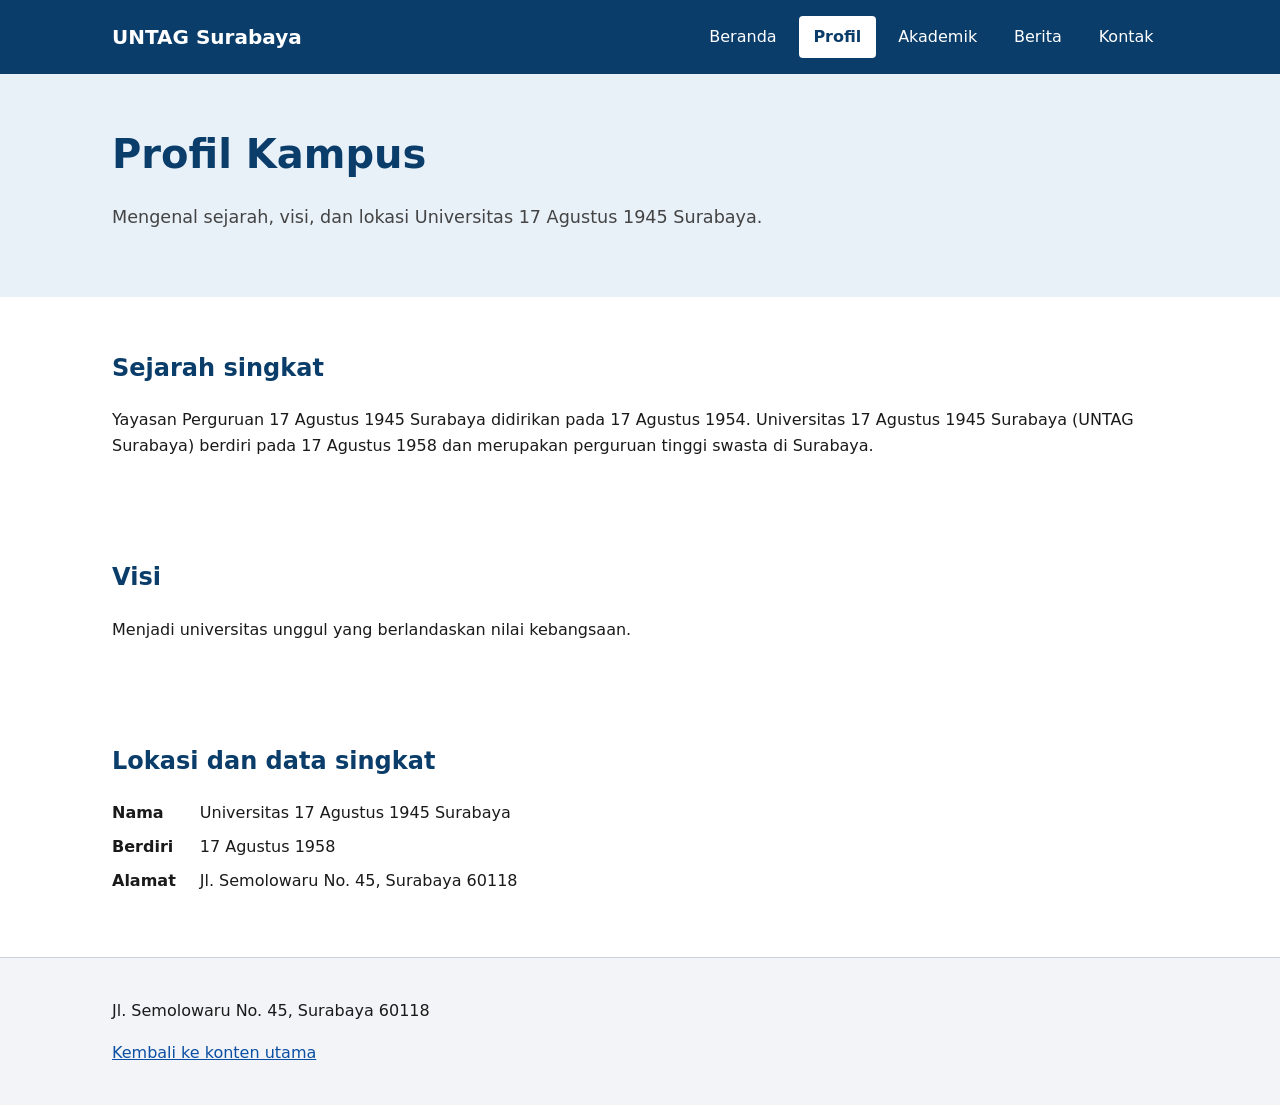
==== profil.html @ bcd0202c "tambah halaman profil" ====
<!DOCTYPE html>
<html lang="id">
<head>
  <meta charset="UTF-8">
  <meta name="viewport" content="width=device-width, initial-scale=1.0">
  <meta name="description" content="Profil, sejarah, dan lokasi Universitas 17 Agustus 1945 Surabaya.">
  <title>Profil Kampus - Universitas 17 Agustus 1945 Surabaya</title>
  <link rel="stylesheet" href="style.css">
</head>
<body>
  <a href="#konten-utama" class="skip-link">Lewati ke konten utama</a>

  <header class="header-situs">
    <div class="wadah">
      <p class="merek">UNTAG Surabaya</p>
      <nav aria-label="Navigasi utama">
        <ul class="menu">
          <li><a href="index.html">Beranda</a></li>
          <li><a href="profil.html" aria-current="page">Profil</a></li>
          <li><a href="akademik.html">Akademik</a></li>
          <li><a href="berita.html">Berita</a></li>
          <li><a href="kontak.html">Kontak</a></li>
        </ul>
      </nav>
    </div>
  </header>

  <main id="konten-utama" tabindex="-1">
    <section class="hero" aria-labelledby="judul-profil">
      <div class="wadah">
        <h1 id="judul-profil">Profil Kampus</h1>
        <p>Mengenal sejarah, visi, dan lokasi Universitas 17 Agustus 1945 Surabaya.</p>
      </div>
    </section>

    <section aria-labelledby="judul-sejarah">
      <div class="wadah">
        <h2 id="judul-sejarah">Sejarah singkat</h2>
        <p>Yayasan Perguruan 17 Agustus 1945 Surabaya didirikan pada 17 Agustus 1954. Universitas 17 Agustus 1945 Surabaya (UNTAG Surabaya) berdiri pada 17 Agustus 1958 dan merupakan perguruan tinggi swasta di Surabaya.</p>
      </div>
    </section>

    <section aria-labelledby="judul-visi">
      <div class="wadah">
        <h2 id="judul-visi">Visi</h2>
        <p>Menjadi universitas unggul yang berlandaskan nilai kebangsaan.</p>
      </div>
    </section>

    <section aria-labelledby="judul-lokasi">
      <div class="wadah">
        <h2 id="judul-lokasi">Lokasi dan data singkat</h2>
        <dl class="data-singkat">
          <dt>Nama</dt>
          <dd>Universitas 17 Agustus 1945 Surabaya</dd>
          <dt>Berdiri</dt>
          <dd>17 Agustus 1958</dd>
          <dt>Alamat</dt>
          <dd>Jl. Semolowaru No. 45, Surabaya 60118</dd>
        </dl>
      </div>
    </section>
  </main>

  <footer class="footer-situs">
    <div class="wadah">
      <p>Jl. Semolowaru No. 45, Surabaya 60118</p>
      <p><a href="#konten-utama">Kembali ke konten utama</a></p>
    </div>
  </footer>
</body>
</html>
---- style.css ----
/* ===== Dasar ===== */
:root {
  --biru: #0b3d6b;
  --biru-muda: #e8f0f8;
  --teks: #1a1a1a;
  --teks-lembut: #444444;
  --putih: #ffffff;
  --fokus: #b45309;
}
* { box-sizing: border-box; }
html { font-size: 100%; scroll-behavior: smooth; }
body {
  margin: 0;
  font-family: system-ui, "Segoe UI", Arial, sans-serif;
  line-height: 1.6;
  color: var(--teks);
  background: var(--putih);
}
@media (prefers-reduced-motion: reduce) {
  html { scroll-behavior: auto; }
}

/* ===== Skip link: tampil saat menerima fokus ===== */
.skip-link {
  position: absolute;
  left: 1rem;
  top: -4rem;
  background: var(--putih);
  color: var(--biru);
  padding: .75rem 1rem;
  border: 2px solid var(--biru);
  z-index: 100;
}
.skip-link:focus { top: 1rem; }

/* ===== Teks tersembunyi visual, tetap dibaca screen reader ===== */
.sr-only {
  position: absolute;
  width: 1px; height: 1px;
  margin: -1px; padding: 0;
  overflow: hidden;
  clip: rect(0, 0, 0, 0);
  white-space: nowrap;
  border: 0;
}

/* ===== Indikator fokus yang jelas ===== */
a:focus-visible, button:focus-visible,
input:focus-visible, textarea:focus-visible, select:focus-visible {
  outline: 3px solid var(--fokus);
  outline-offset: 3px;
}

/* ===== Header dan navigasi ===== */
.header-situs { background: var(--biru); color: var(--putih); }
.header-situs .wadah {
  display: flex; flex-wrap: wrap;
  align-items: center; justify-content: space-between;
  gap: 1rem; padding: 1rem;
}
.merek { font-size: 1.25rem; font-weight: 700; margin: 0; }
.menu { display: flex; flex-wrap: wrap; gap: .5rem; list-style: none; margin: 0; padding: 0; }
.menu a {
  display: inline-block;
  padding: .5rem .9rem;
  color: var(--putih);
  text-decoration: none;
  border-radius: 4px;
}
.menu a:hover { text-decoration: underline; }
.menu a[aria-current="page"] {
  background: var(--putih);
  color: var(--biru);
  font-weight: 700;
}
.header-situs a:focus-visible { outline-color: #ffd37a; }

/* ===== Konten ===== */
.wadah { max-width: 68rem; margin: 0 auto; padding: 0 1rem; }
main:focus { outline: none; }
.hero { background: var(--biru-muda); padding: 3rem 0; }
.hero h1 { font-size: clamp(1.75rem, 4vw, 2.5rem); margin: 0 0 .75rem; color: var(--biru); }
.hero p { max-width: 42rem; color: var(--teks-lembut); font-size: 1.1rem; }
section { padding: 2rem 0; }
h2 { color: var(--biru); }
.tombol {
  display: inline-block;
  background: var(--biru); color: var(--putih);
  padding: .75rem 1.25rem;
  border-radius: 4px; text-decoration: none; font-weight: 600;
}
.tombol:hover { background: #082b4c; }
a { color: #0a4fa3; }
.kartu-grid { display: grid; gap: 1rem; grid-template-columns: repeat(auto-fit, minmax(16rem, 1fr)); padding: 0; list-style: none; }
.kartu { border: 1px solid #c9d3de; border-radius: 6px; padding: 1rem 1.25rem; }
.kartu h3 { margin-top: 0; }

/* ===== Footer ===== */
.footer-situs { background: #f2f4f7; border-top: 1px solid #c9d3de; padding: 1.5rem 0; margin-top: 2rem; }

/* ===== Data singkat ===== */
.data-singkat { display: grid; grid-template-columns: max-content 1fr; gap: .5rem 1.5rem; margin: 0; }
.data-singkat dt { font-weight: 700; }
.data-singkat dd { margin: 0; }
@media (max-width: 36rem) {
  .data-singkat { grid-template-columns: 1fr; gap: 0; }
  .data-singkat dd { margin-bottom: .75rem; }
}
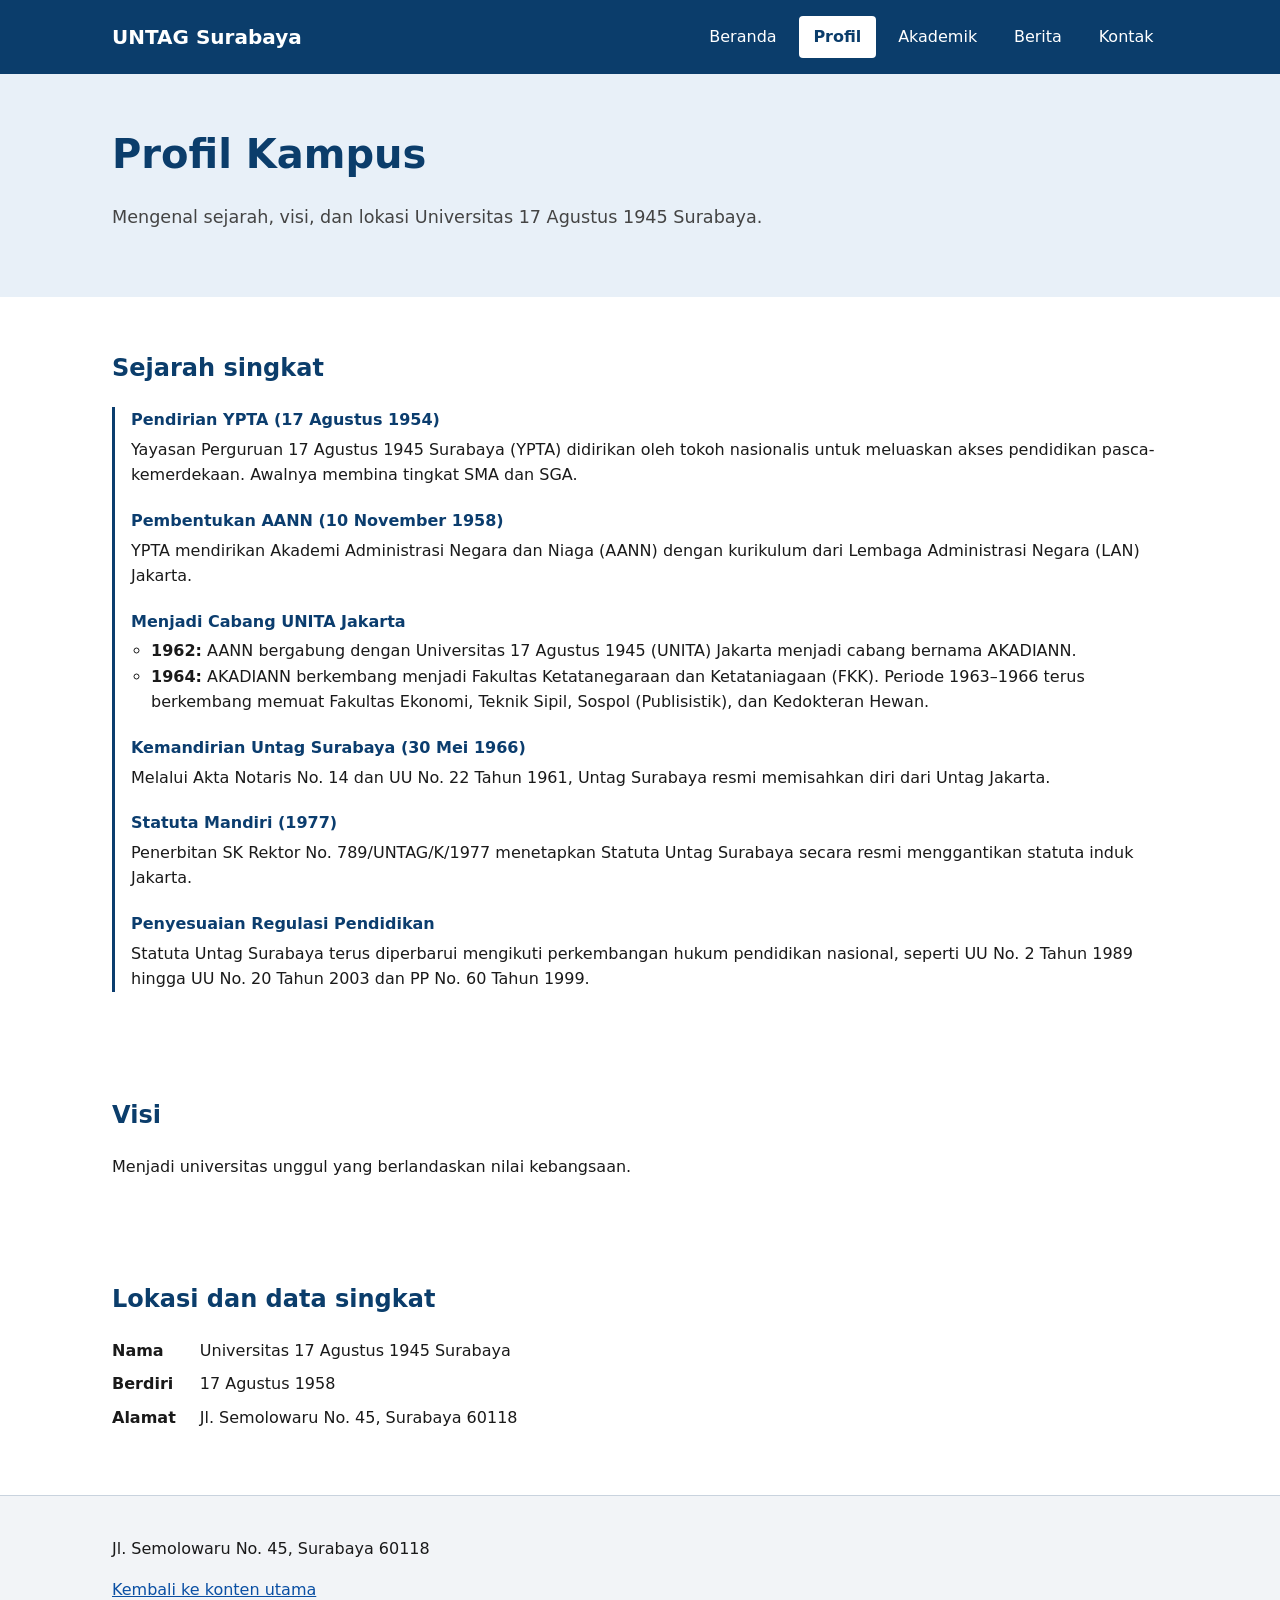
==== commit 137117b6: "perbarui sejarah di halaman profil" ====
--- a/profil.html
+++ b/profil.html
@@ -33,13 +33,40 @@
       </div>
     </section>
 
-    <section aria-labelledby="judul-sejarah">
+        <section aria-labelledby="judul-sejarah">
       <div class="wadah">
         <h2 id="judul-sejarah">Sejarah singkat</h2>
-        <p>Yayasan Perguruan 17 Agustus 1945 Surabaya didirikan pada 17 Agustus 1954. Universitas 17 Agustus 1945 Surabaya (UNTAG Surabaya) berdiri pada 17 Agustus 1958 dan merupakan perguruan tinggi swasta di Surabaya.</p>
+        <ol class="linimasa">
+          <li>
+            <strong>Pendirian YPTA (17 Agustus 1954)</strong>
+            <p>Yayasan Perguruan 17 Agustus 1945 Surabaya (YPTA) didirikan oleh tokoh nasionalis untuk meluaskan akses pendidikan pasca-kemerdekaan. Awalnya membina tingkat SMA dan SGA.</p>
+          </li>
+          <li>
+            <strong>Pembentukan AANN (10 November 1958)</strong>
+            <p>YPTA mendirikan Akademi Administrasi Negara dan Niaga (AANN) dengan kurikulum dari Lembaga Administrasi Negara (LAN) Jakarta.</p>
+          </li>
+          <li>
+            <strong>Menjadi Cabang UNITA Jakarta</strong>
+            <ul>
+              <li><strong>1962:</strong> AANN bergabung dengan Universitas 17 Agustus 1945 (UNITA) Jakarta menjadi cabang bernama AKADIANN.</li>
+              <li><strong>1964:</strong> AKADIANN berkembang menjadi Fakultas Ketatanegaraan dan Ketataniagaan (FKK). Periode 1963–1966 terus berkembang memuat Fakultas Ekonomi, Teknik Sipil, Sospol (Publisistik), dan Kedokteran Hewan.</li>
+            </ul>
+          </li>
+          <li>
+            <strong>Kemandirian Untag Surabaya (30 Mei 1966)</strong>
+            <p>Melalui Akta Notaris No. 14 dan UU No. 22 Tahun 1961, Untag Surabaya resmi memisahkan diri dari Untag Jakarta.</p>
+          </li>
+          <li>
+            <strong>Statuta Mandiri (1977)</strong>
+            <p>Penerbitan SK Rektor No. 789/UNTAG/K/1977 menetapkan Statuta Untag Surabaya secara resmi menggantikan statuta induk Jakarta.</p>
+          </li>
+          <li>
+            <strong>Penyesuaian Regulasi Pendidikan</strong>
+            <p>Statuta Untag Surabaya terus diperbarui mengikuti perkembangan hukum pendidikan nasional, seperti UU No. 2 Tahun 1989 hingga UU No. 20 Tahun 2003 dan PP No. 60 Tahun 1999.</p>
+          </li>
+        </ol>
       </div>
     </section>
-
     <section aria-labelledby="judul-visi">
       <div class="wadah">
         <h2 id="judul-visi">Visi</h2>
--- a/style.css
+++ b/style.css
@@ -105,4 +105,229 @@
 @media (max-width: 36rem) {
   .data-singkat { grid-template-columns: 1fr; gap: 0; }
   .data-singkat dd { margin-bottom: .75rem; }
+}
+
+.tabel-wrap {
+  overflow-x: auto;
+}
+
+table {
+  width: 100%;
+  border-collapse: collapse;
+  margin-top: 1rem;
+}
+
+caption {
+  text-align: left;
+  font-weight: bold;
+  padding: 0.5rem 0;
+}
+
+th, td {
+  border: 1px solid #767676;
+  padding: 0.75rem;
+  text-align: left;
+}
+
+thead th {
+  background-color: #0b3d6e;
+  color: #ffffff;
+}
+
+tbody th {
+  background-color: #eef2f7;
+}
+
+.tabel-wrap:focus-visible {
+  outline: 3px solid #ff8c00;
+  outline-offset: 2px;
+}
+[hidden] {
+  display: none !important;
+}
+
+.filter-berita {
+  display: flex;
+  flex-wrap: wrap;
+  gap: 0.5rem;
+  margin: 1rem 0;
+}
+
+.tombol-filter {
+  font: inherit;
+  padding: 0.5rem 1rem;
+  border: 2px solid #0b3d6e;
+  background-color: #ffffff;
+  color: #0b3d6e;
+  border-radius: 4px;
+  cursor: pointer;
+}
+
+.tombol-filter[aria-pressed="true"] {
+  background-color: #0b3d6e;
+  color: #ffffff;
+}
+
+.tombol-filter:focus-visible {
+  outline: 3px solid #ff8c00;
+  outline-offset: 2px;
+}
+
+.status-filter {
+  margin: 0 0 1rem;
+}
+
+.daftar-berita {
+  display: grid;
+  grid-template-columns: repeat(auto-fit, minmax(16rem, 1fr));
+  gap: 1rem;
+}
+
+.kartu-berita {
+  border: 1px solid #767676;
+  border-radius: 6px;
+  padding: 1rem;
+  background-color: #ffffff;
+}
+
+.kartu-berita h3 {
+  margin-top: 0.25rem;
+}
+
+.kartu-berita .kategori {
+  font-weight: bold;
+  color: #0b3d6e;
+  margin: 0;
+}
+.sr-only {
+  position: absolute;
+  width: 1px;
+  height: 1px;
+  padding: 0;
+  margin: -1px;
+  overflow: hidden;
+  clip: rect(0, 0, 0, 0);
+  white-space: nowrap;
+  border: 0;
+}
+
+.form-kontak {
+  max-width: 36rem;
+  margin-top: 1rem;
+}
+
+.kolom-form {
+  margin-bottom: 1.25rem;
+}
+
+.kolom-form label {
+  display: block;
+  font-weight: bold;
+  margin-bottom: 0.25rem;
+}
+
+.kolom-form input,
+.kolom-form textarea {
+  display: block;
+  width: 100%;
+  box-sizing: border-box;
+  font: inherit;
+  padding: 0.6rem;
+  border: 2px solid #767676;
+  border-radius: 4px;
+  background-color: #ffffff;
+  color: #1a1a1a;
+}
+
+.kolom-form input:focus-visible,
+.kolom-form textarea:focus-visible {
+  outline: 3px solid #ff8c00;
+  outline-offset: 2px;
+}
+
+.kolom-form [aria-invalid="true"] {
+  border-color: #b00020;
+}
+
+.bantuan {
+  margin: 0 0 0.25rem;
+  color: #444444;
+}
+
+.pesan-error {
+  margin: 0.25rem 0 0;
+  color: #b00020;
+  font-weight: bold;
+}
+
+.pesan-error:empty {
+  display: none;
+}
+
+.ringkasan-error {
+  border: 3px solid #b00020;
+  background-color: #fdecee;
+  padding: 1rem;
+  margin: 1rem 0;
+  max-width: 36rem;
+}
+
+.ringkasan-error h3 {
+  margin-top: 0;
+  color: #b00020;
+}
+
+.ringkasan-error a {
+  color: #7a0016;
+}
+
+.ringkasan-error:focus-visible {
+  outline: 3px solid #ff8c00;
+  outline-offset: 2px;
+}
+
+.tombol-kirim {
+  font: inherit;
+  font-weight: bold;
+  padding: 0.7rem 1.5rem;
+  border: 2px solid #0b3d6e;
+  background-color: #0b3d6e;
+  color: #ffffff;
+  border-radius: 4px;
+  cursor: pointer;
+}
+
+.tombol-kirim:focus-visible {
+  outline: 3px solid #ff8c00;
+  outline-offset: 2px;
+}
+
+.status-form {
+  margin-top: 1rem;
+  font-weight: bold;
+  color: #0b5a2a;
+}
+.linimasa {
+  list-style: none;
+  margin: 1rem 0 0;
+  padding: 0 0 0 1rem;
+  border-left: 3px solid #0b3d6e;
+}
+
+.linimasa > li {
+  margin-bottom: 1.25rem;
+}
+
+.linimasa > li > strong {
+  display: block;
+  color: #0b3d6e;
+}
+
+.linimasa p {
+  margin: 0.25rem 0 0;
+}
+
+.linimasa ul {
+  margin: 0.25rem 0 0;
+  padding-left: 1.25rem;
 }
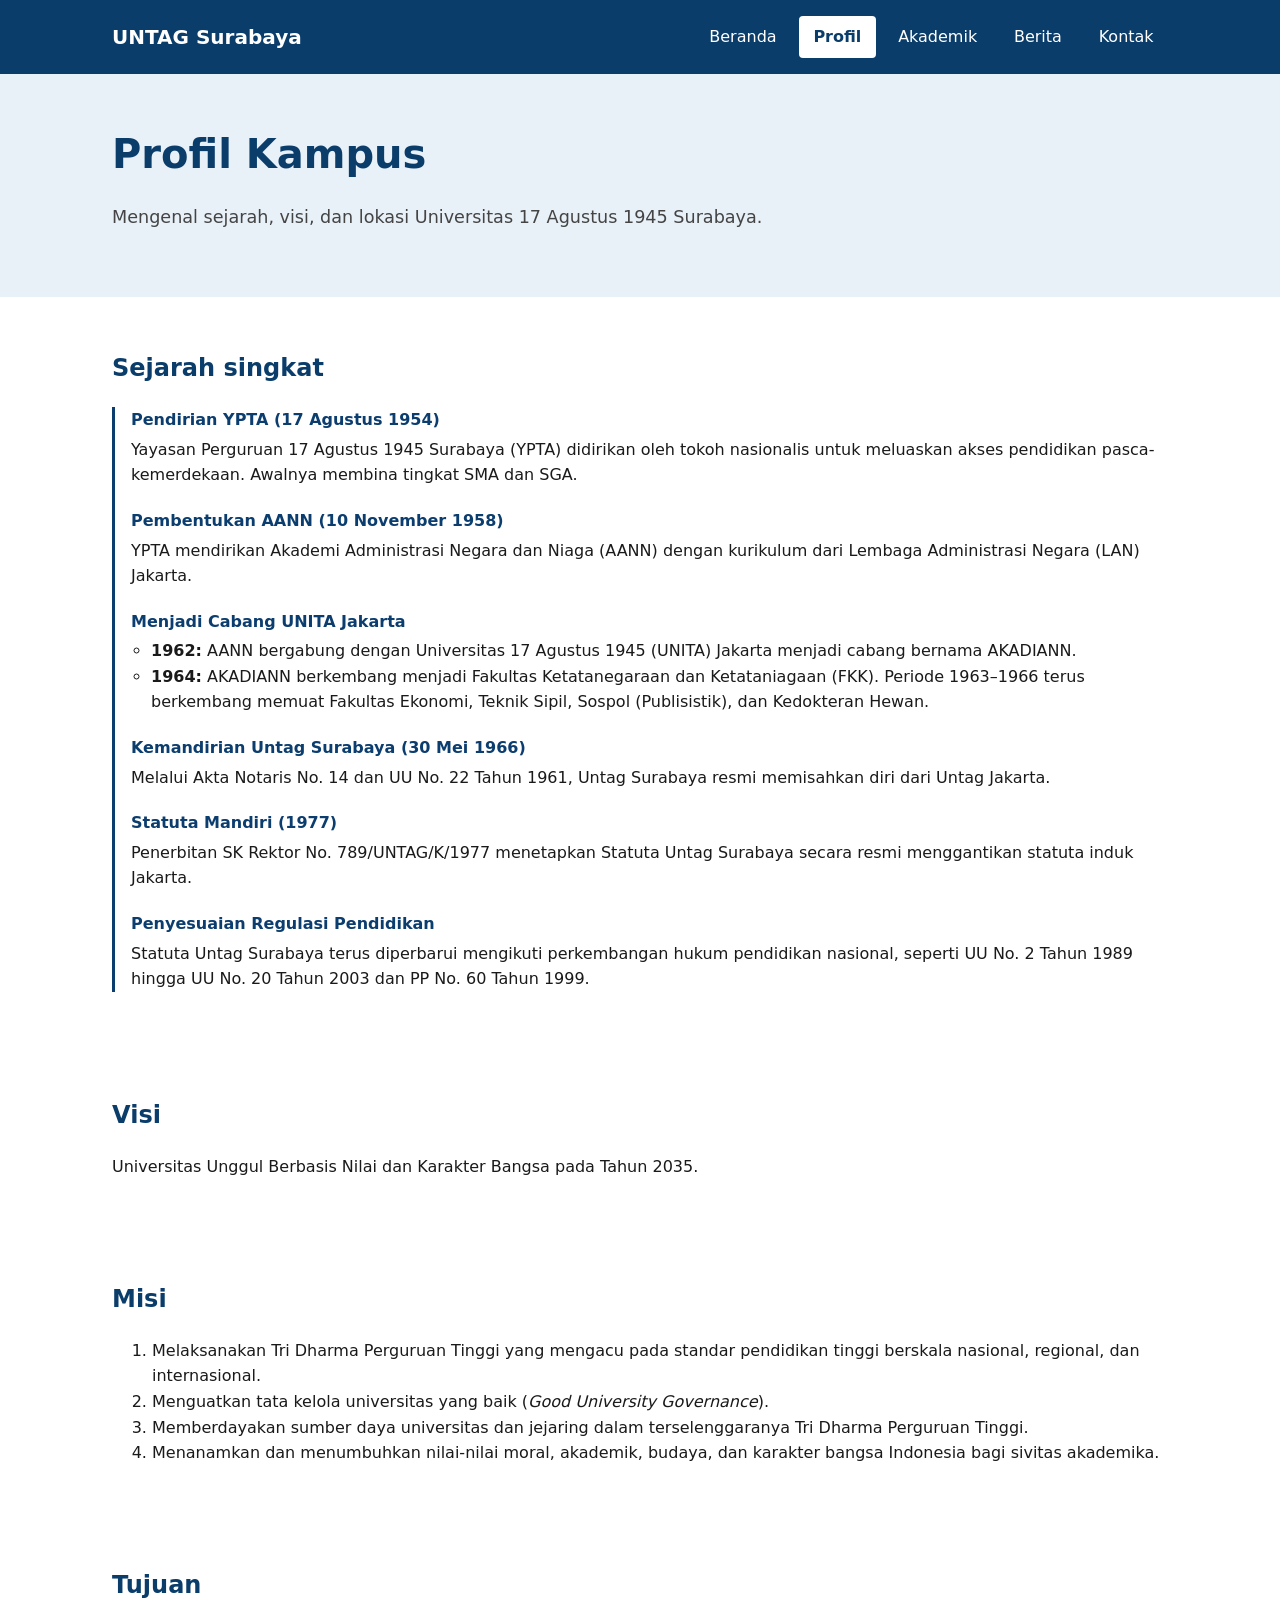
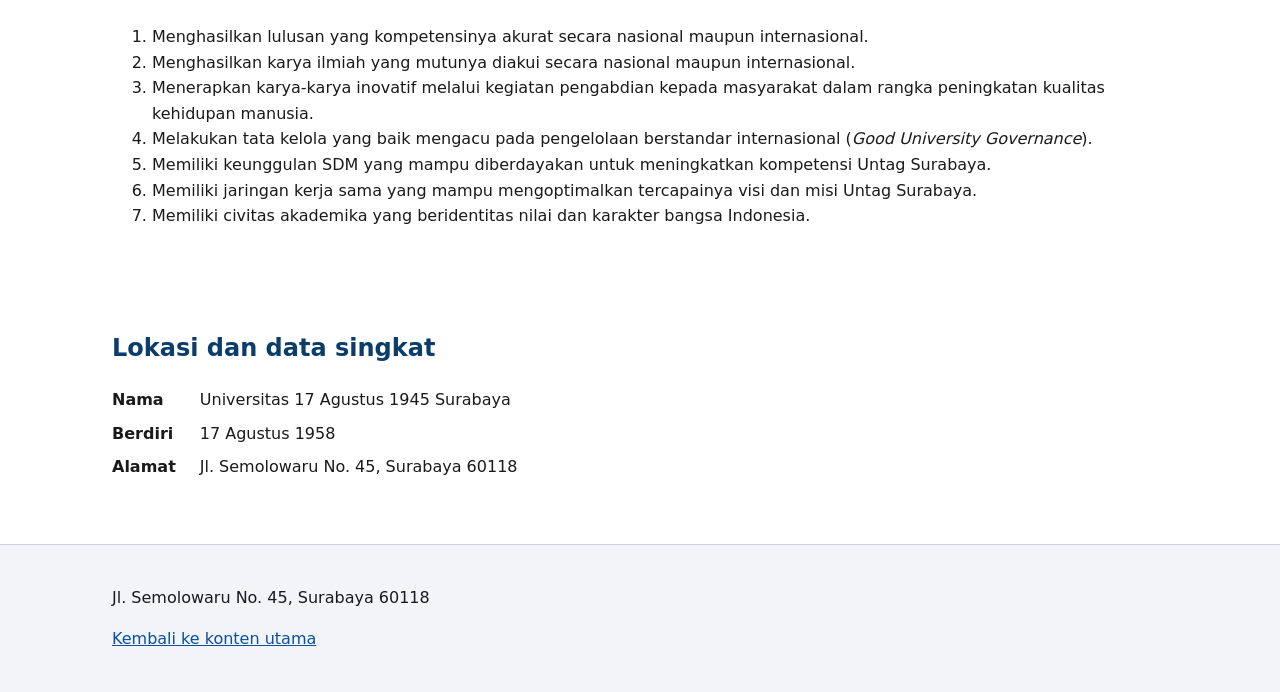
==== commit e7befc12: "perbarui visi, tambah misi dan tujuan" ====
--- a/profil.html
+++ b/profil.html
@@ -67,10 +67,37 @@
         </ol>
       </div>
     </section>
-    <section aria-labelledby="judul-visi">
+        <section aria-labelledby="judul-visi">
       <div class="wadah">
         <h2 id="judul-visi">Visi</h2>
-        <p>Menjadi universitas unggul yang berlandaskan nilai kebangsaan.</p>
+        <p>Universitas Unggul Berbasis Nilai dan Karakter Bangsa pada Tahun 2035.</p>
+      </div>
+    </section>
+
+    <section aria-labelledby="judul-misi">
+      <div class="wadah">
+        <h2 id="judul-misi">Misi</h2>
+        <ol>
+          <li>Melaksanakan Tri Dharma Perguruan Tinggi yang mengacu pada standar pendidikan tinggi berskala nasional, regional, dan internasional.</li>
+          <li>Menguatkan tata kelola universitas yang baik (<i lang="en">Good University Governance</i>).</li>
+          <li>Memberdayakan sumber daya universitas dan jejaring dalam terselenggaranya Tri Dharma Perguruan Tinggi.</li>
+          <li>Menanamkan dan menumbuhkan nilai-nilai moral, akademik, budaya, dan karakter bangsa Indonesia bagi sivitas akademika.</li>
+        </ol>
+      </div>
+    </section>
+
+    <section aria-labelledby="judul-tujuan">
+      <div class="wadah">
+        <h2 id="judul-tujuan">Tujuan</h2>
+        <ol>
+          <li>Menghasilkan lulusan yang kompetensinya akurat secara nasional maupun internasional.</li>
+          <li>Menghasilkan karya ilmiah yang mutunya diakui secara nasional maupun internasional.</li>
+          <li>Menerapkan karya-karya inovatif melalui kegiatan pengabdian kepada masyarakat dalam rangka peningkatan kualitas kehidupan manusia.</li>
+          <li>Melakukan tata kelola yang baik mengacu pada pengelolaan berstandar internasional (<i lang="en">Good University Governance</i>).</li>
+          <li>Memiliki keunggulan SDM yang mampu diberdayakan untuk meningkatkan kompetensi Untag Surabaya.</li>
+          <li>Memiliki jaringan kerja sama yang mampu mengoptimalkan tercapainya visi dan misi Untag Surabaya.</li>
+          <li>Memiliki civitas akademika yang beridentitas nilai dan karakter bangsa Indonesia.</li>
+        </ol>
       </div>
     </section>
 
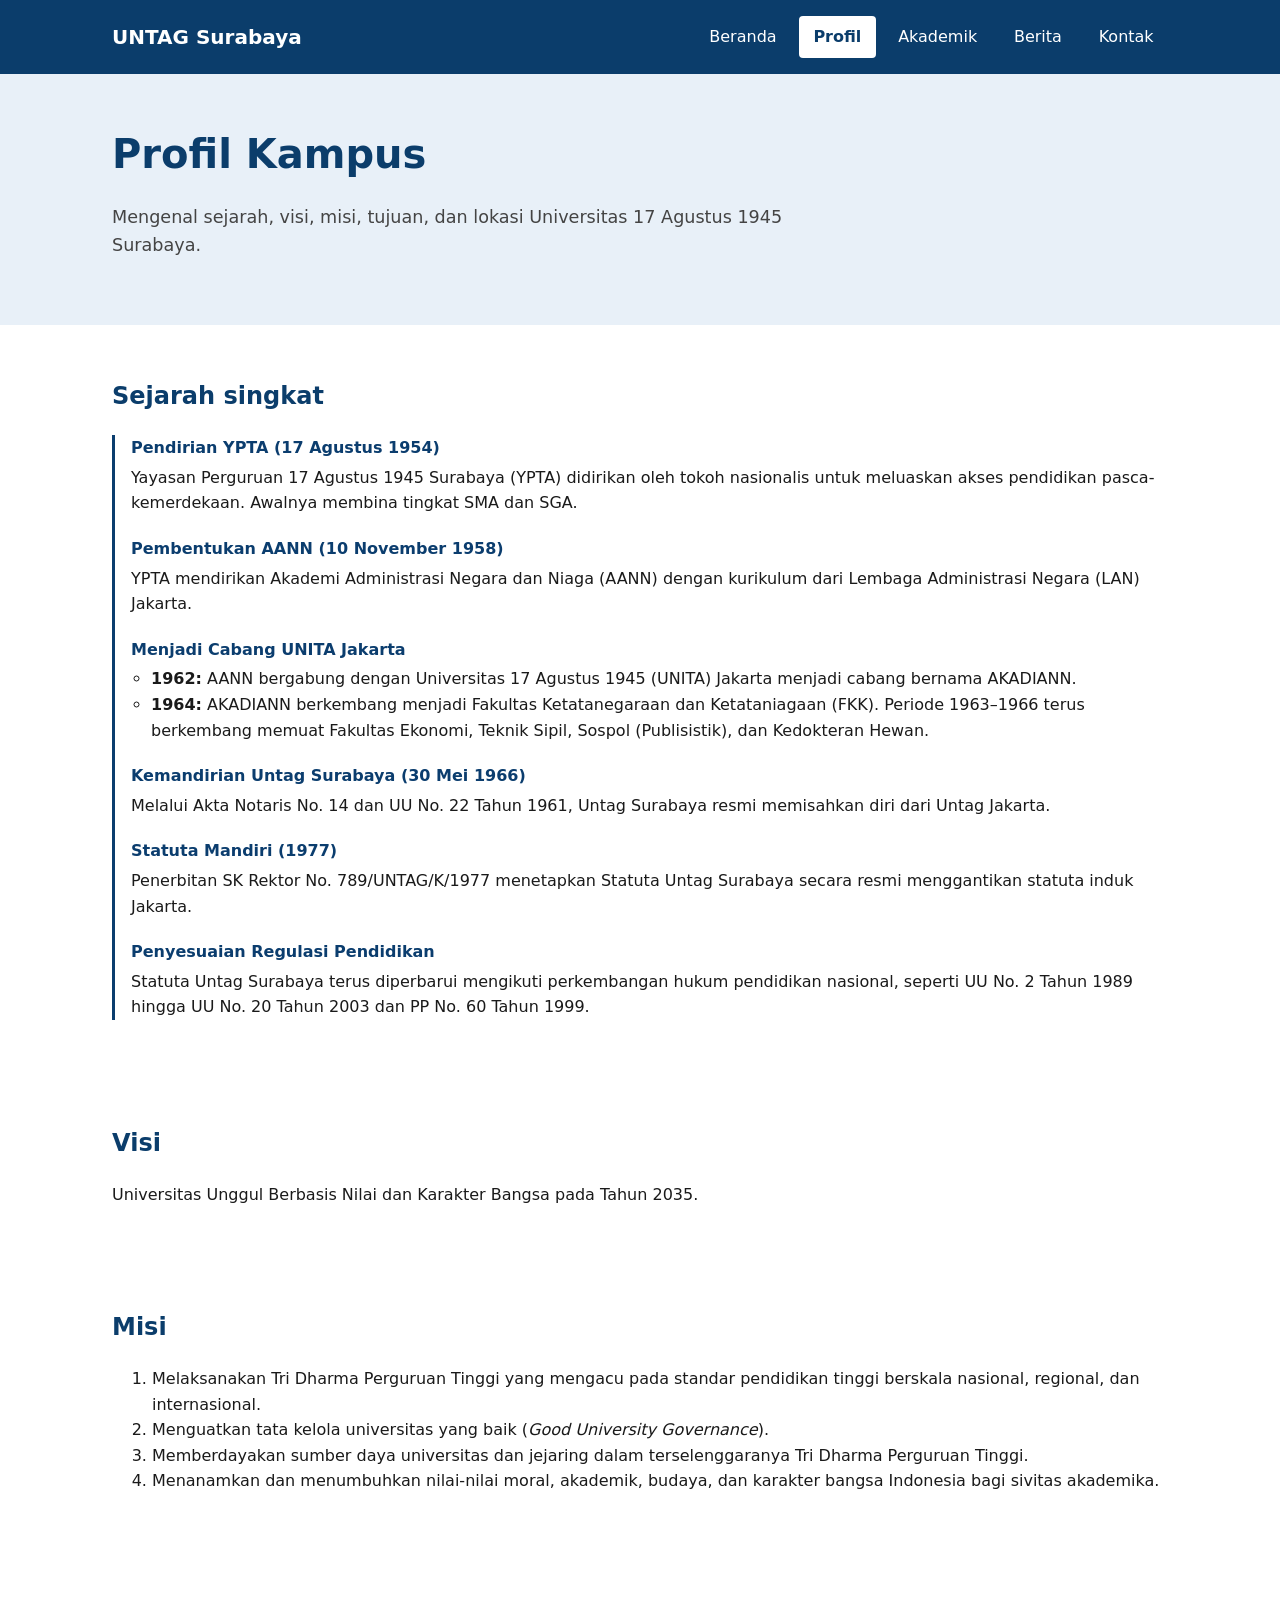
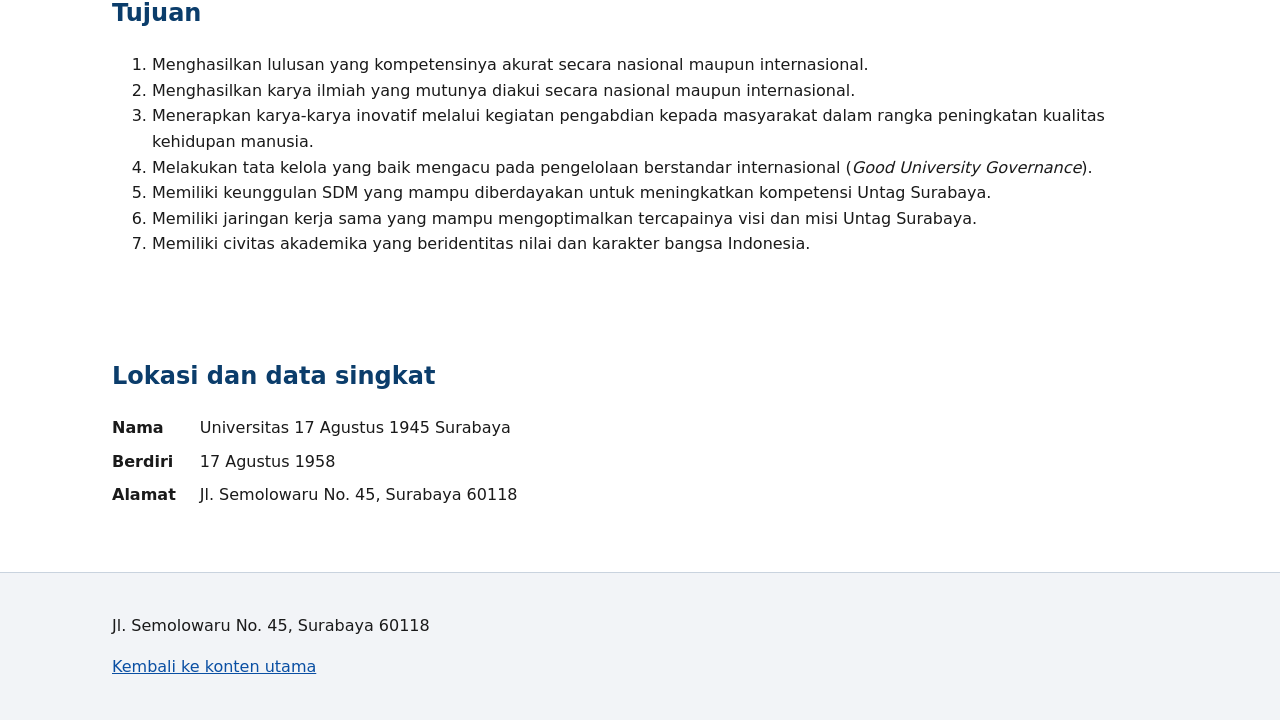
==== commit 7a9b2248: "perbarui deskripsi halaman profil" ====
--- a/profil.html
+++ b/profil.html
@@ -3,7 +3,13 @@
 <head>
   <meta charset="UTF-8">
   <meta name="viewport" content="width=device-width, initial-scale=1.0">
-  <meta name="description" content="Profil, sejarah, dan lokasi Universitas 17 Agustus 1945 Surabaya.">
+ <head>
+  <meta charset="UTF-8">
+  <meta name="viewport" content="width=device-width, initial-scale=1.0">
+  <meta name="description" content="Sejarah, visi, misi, tujuan, dan lokasi Universitas 17 Agustus 1945 Surabaya.">
+  <title>Profil Kampus - Universitas 17 Agustus 1945 Surabaya</title>
+  <link rel="stylesheet" href="style.css">
+</head>
   <title>Profil Kampus - Universitas 17 Agustus 1945 Surabaya</title>
   <link rel="stylesheet" href="style.css">
 </head>
@@ -29,7 +35,7 @@
     <section class="hero" aria-labelledby="judul-profil">
       <div class="wadah">
         <h1 id="judul-profil">Profil Kampus</h1>
-        <p>Mengenal sejarah, visi, dan lokasi Universitas 17 Agustus 1945 Surabaya.</p>
+        <p>Mengenal sejarah, visi, misi, tujuan, dan lokasi Universitas 17 Agustus 1945 Surabaya.</p>
       </div>
     </section>
 
